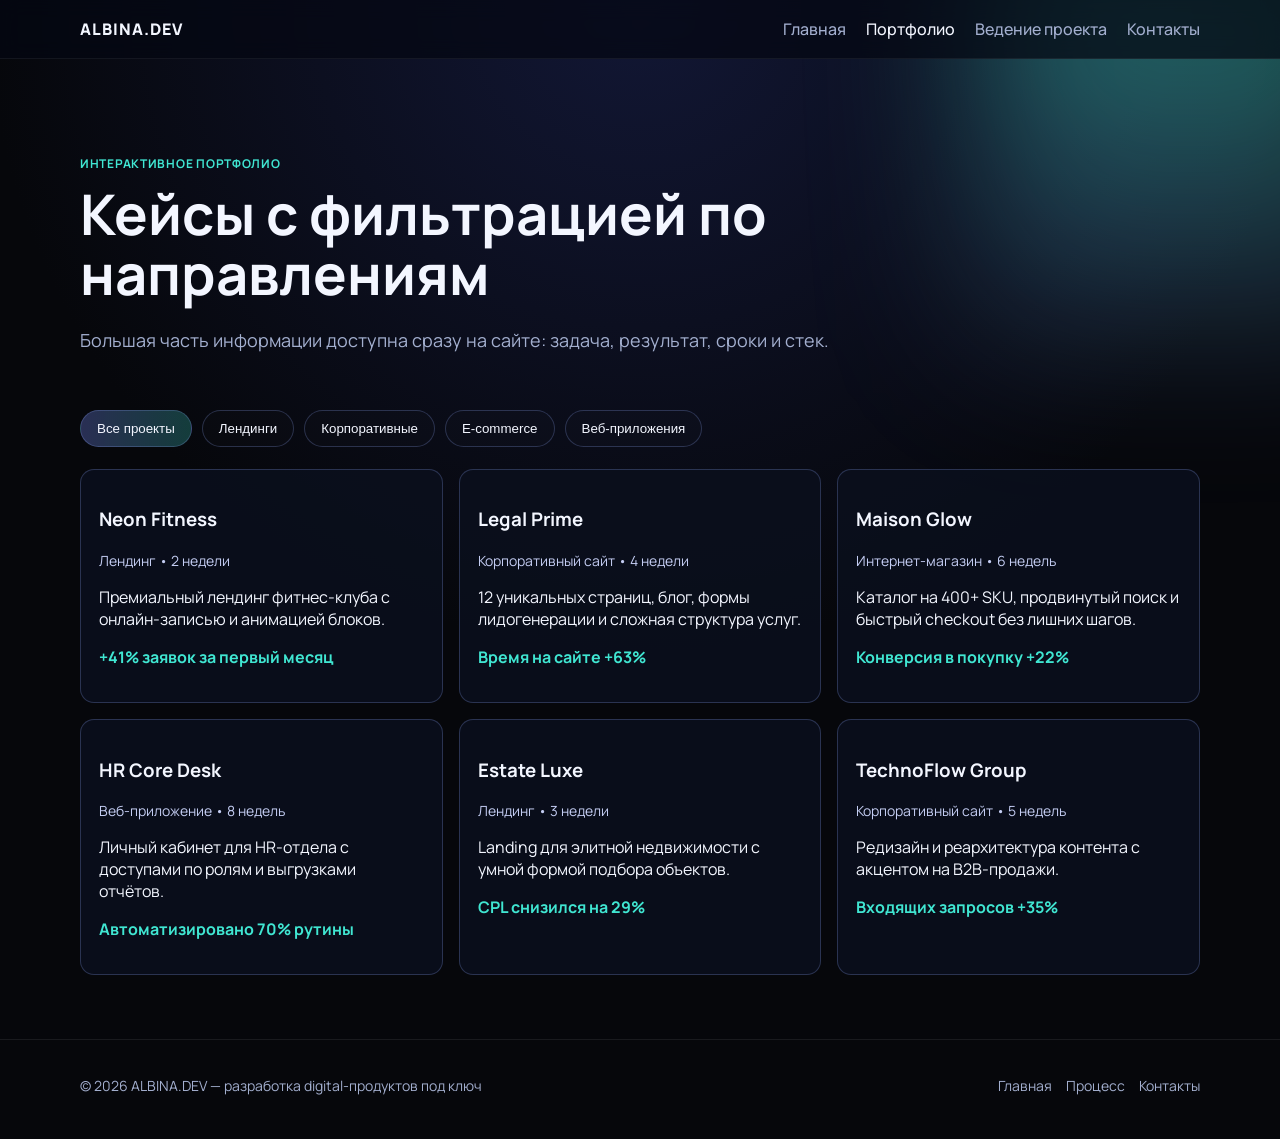
==== portfolio.html @ d94103c4 "Add portfolio site and GitHub Pages deployment Publish a new multi-page services website with pricin" ====
<!DOCTYPE html>
<html lang="ru">
<head>
  <meta charset="UTF-8" />
  <meta name="viewport" content="width=device-width, initial-scale=1.0" />
  <title>Портфолио | ALBINA.DEV</title>
  <link rel="preconnect" href="https://fonts.googleapis.com" />
  <link rel="preconnect" href="https://fonts.gstatic.com" crossorigin />
  <link href="https://fonts.googleapis.com/css2?family=Manrope:wght@400;500;700;800&display=swap" rel="stylesheet" />
  <link rel="stylesheet" href="styles.css" />
</head>
<body>
  <div class="bg-glow"></div>
  <header class="site-header">
    <div class="container nav-wrap">
      <a class="logo" href="index.html">ALBINA.DEV</a>
      <nav class="main-nav">
        <a href="index.html">Главная</a>
        <a href="portfolio.html" class="active">Портфолио</a>
        <a href="process.html">Ведение проекта</a>
        <a href="contact.html">Контакты</a>
      </nav>
    </div>
  </header>

  <main class="container">
    <section class="hero compact">
      <p class="eyebrow">Интерактивное портфолио</p>
      <h1>Кейсы с фильтрацией по направлениям</h1>
      <p class="lead">Большая часть информации доступна сразу на сайте: задача, результат, сроки и стек.</p>
    </section>

    <section class="card-section">
      <div class="portfolio-filters">
        <button class="filter-btn active" data-filter="all">Все проекты</button>
        <button class="filter-btn" data-filter="landing">Лендинги</button>
        <button class="filter-btn" data-filter="corp">Корпоративные</button>
        <button class="filter-btn" data-filter="shop">E-commerce</button>
        <button class="filter-btn" data-filter="app">Веб-приложения</button>
      </div>

      <div id="portfolio-grid" class="portfolio-grid">
        <article class="portfolio-card" data-category="landing">
          <h3>Neon Fitness</h3>
          <p class="tag">Лендинг • 2 недели</p>
          <p>Премиальный лендинг фитнес-клуба с онлайн-записью и анимацией блоков.</p>
          <p class="result">+41% заявок за первый месяц</p>
        </article>

        <article class="portfolio-card" data-category="corp">
          <h3>Legal Prime</h3>
          <p class="tag">Корпоративный сайт • 4 недели</p>
          <p>12 уникальных страниц, блог, формы лидогенерации и сложная структура услуг.</p>
          <p class="result">Время на сайте +63%</p>
        </article>

        <article class="portfolio-card" data-category="shop">
          <h3>Maison Glow</h3>
          <p class="tag">Интернет-магазин • 6 недель</p>
          <p>Каталог на 400+ SKU, продвинутый поиск и быстрый checkout без лишних шагов.</p>
          <p class="result">Конверсия в покупку +22%</p>
        </article>

        <article class="portfolio-card" data-category="app">
          <h3>HR Core Desk</h3>
          <p class="tag">Веб-приложение • 8 недель</p>
          <p>Личный кабинет для HR-отдела с доступами по ролям и выгрузками отчётов.</p>
          <p class="result">Автоматизировано 70% рутины</p>
        </article>

        <article class="portfolio-card" data-category="landing">
          <h3>Estate Luxe</h3>
          <p class="tag">Лендинг • 3 недели</p>
          <p>Landing для элитной недвижимости с умной формой подбора объектов.</p>
          <p class="result">CPL снизился на 29%</p>
        </article>

        <article class="portfolio-card" data-category="corp">
          <h3>TechnoFlow Group</h3>
          <p class="tag">Корпоративный сайт • 5 недель</p>
          <p>Редизайн и реархитектура контента с акцентом на B2B-продажи.</p>
          <p class="result">Входящих запросов +35%</p>
        </article>
      </div>
    </section>
  </main>

  <footer class="site-footer">
    <div class="container footer-wrap">
      <p>© 2026 ALBINA.DEV — разработка digital-продуктов под ключ</p>
      <div class="footer-links">
        <a href="index.html">Главная</a>
        <a href="process.html">Процесс</a>
        <a href="contact.html">Контакты</a>
      </div>
    </div>
  </footer>

  <script src="script.js"></script>
</body>
</html>
---- styles.css ----
:root {
  --bg: #06070b;
  --bg-soft: #101322;
  --card: rgba(18, 24, 42, 0.75);
  --line: rgba(145, 170, 255, 0.24);
  --text: #f3f6ff;
  --muted: #a3afcf;
  --primary: #7b8dff;
  --accent: #40e6d2;
  --radius: 18px;
}

* {
  box-sizing: border-box;
}

body {
  margin: 0;
  font-family: "Manrope", sans-serif;
  color: var(--text);
  background: radial-gradient(circle at top, #121735 0%, var(--bg) 50%);
  min-height: 100vh;
}

.bg-glow {
  position: fixed;
  width: 420px;
  height: 420px;
  filter: blur(80px);
  background: linear-gradient(180deg, rgba(64, 230, 210, 0.5), rgba(123, 141, 255, 0.15));
  top: -80px;
  right: -120px;
  z-index: -1;
}

.container {
  width: min(1120px, 92vw);
  margin: 0 auto;
}

.site-header {
  position: sticky;
  top: 0;
  z-index: 10;
  backdrop-filter: blur(10px);
  border-bottom: 1px solid rgba(255, 255, 255, 0.06);
  background: rgba(5, 8, 18, 0.72);
}

.nav-wrap {
  display: flex;
  align-items: center;
  justify-content: space-between;
  padding: 18px 0;
}

.logo {
  font-weight: 800;
  color: var(--text);
  text-decoration: none;
  letter-spacing: 0.06em;
}

.main-nav {
  display: flex;
  gap: 20px;
}

.main-nav a {
  color: var(--muted);
  text-decoration: none;
  font-weight: 500;
  transition: 0.2s ease;
}

.main-nav a:hover,
.main-nav a.active {
  color: var(--text);
}

.hero {
  padding: 84px 0 40px;
}

.hero.compact {
  padding-bottom: 12px;
}

.eyebrow {
  color: var(--accent);
  font-weight: 700;
  letter-spacing: 0.06em;
  text-transform: uppercase;
  font-size: 12px;
}

h1 {
  font-size: clamp(32px, 5.4vw, 56px);
  line-height: 1.08;
  margin: 12px 0 20px;
  max-width: 920px;
}

.lead {
  color: var(--muted);
  max-width: 760px;
  font-size: 18px;
  line-height: 1.7;
}

.hero-actions {
  display: flex;
  gap: 14px;
  margin-top: 28px;
}

.btn {
  border: 1px solid transparent;
  border-radius: 999px;
  padding: 12px 24px;
  text-decoration: none;
  font-weight: 700;
  color: var(--text);
  display: inline-flex;
  align-items: center;
  justify-content: center;
  cursor: pointer;
}

.btn-primary {
  background: linear-gradient(90deg, var(--primary), #5465ff);
}

.btn-ghost {
  border-color: var(--line);
  background: rgba(255, 255, 255, 0.01);
}

.wide {
  width: 100%;
}

.card-section {
  margin: 24px 0 64px;
}

h2 {
  font-size: clamp(24px, 4vw, 36px);
  margin-bottom: 8px;
}

.section-subtitle {
  color: var(--muted);
  margin-bottom: 24px;
}

.card {
  border: 1px solid var(--line);
  background: var(--card);
  border-radius: var(--radius);
  padding: 24px;
  box-shadow: 0 22px 55px rgba(0, 0, 0, 0.26);
}

.calculator-grid,
.contact-grid {
  display: grid;
  grid-template-columns: 1.05fr 0.95fr;
  gap: 20px;
}

form {
  display: grid;
  gap: 14px;
}

label {
  display: grid;
  gap: 8px;
  color: #dfe5ff;
  font-size: 14px;
}

input,
select,
textarea {
  background: rgba(8, 12, 25, 0.85);
  border: 1px solid var(--line);
  border-radius: 12px;
  padding: 12px 14px;
  color: var(--text);
  font: inherit;
}

input[type="checkbox"] {
  width: 16px;
  height: 16px;
  margin-right: 8px;
}

.muted {
  color: var(--muted);
}

.result-card h3 {
  margin-top: 0;
}

.result-line {
  display: flex;
  justify-content: space-between;
  border-bottom: 1px solid rgba(255, 255, 255, 0.08);
  padding: 16px 0;
}

.result-line strong {
  color: var(--accent);
}

.portfolio-filters {
  display: flex;
  flex-wrap: wrap;
  gap: 10px;
  margin-bottom: 22px;
}

.filter-btn {
  border: 1px solid var(--line);
  background: rgba(255, 255, 255, 0.01);
  color: var(--text);
  border-radius: 999px;
  padding: 10px 16px;
  cursor: pointer;
}

.filter-btn.active {
  background: linear-gradient(90deg, rgba(123, 141, 255, 0.3), rgba(64, 230, 210, 0.24));
}

.portfolio-grid {
  display: grid;
  grid-template-columns: repeat(3, minmax(0, 1fr));
  gap: 16px;
}

.portfolio-card {
  border: 1px solid var(--line);
  border-radius: 14px;
  padding: 18px;
  background: rgba(11, 15, 29, 0.88);
  transition: 0.2s ease;
}

.portfolio-card:hover {
  transform: translateY(-3px);
  border-color: rgba(123, 141, 255, 0.55);
}

.tag {
  color: #c4cdf3;
  font-size: 14px;
}

.result {
  color: var(--accent);
  font-weight: 700;
}

.timeline {
  display: grid;
  grid-template-columns: repeat(2, minmax(0, 1fr));
  gap: 16px;
}

.timeline-step h3 {
  margin-top: 0;
}

.manager-highlight ul {
  margin: 16px 0 0;
  padding-left: 18px;
  color: #dbe1fa;
  line-height: 1.8;
}

.contact-aside p {
  color: #dbe1fa;
}

hr {
  border: 0;
  border-top: 1px solid rgba(255, 255, 255, 0.12);
  margin: 18px 0;
}

.site-footer {
  border-top: 1px solid rgba(255, 255, 255, 0.08);
  margin-top: 40px;
}

.footer-wrap {
  display: flex;
  justify-content: space-between;
  align-items: center;
  gap: 14px;
  padding: 22px 0 30px;
  color: var(--muted);
  font-size: 14px;
}

.footer-links {
  display: flex;
  gap: 14px;
}

.footer-links a {
  color: var(--muted);
  text-decoration: none;
}

@media (max-width: 960px) {
  .calculator-grid,
  .contact-grid,
  .portfolio-grid,
  .timeline {
    grid-template-columns: 1fr;
  }
}

@media (max-width: 700px) {
  .nav-wrap,
  .main-nav {
    flex-direction: column;
    align-items: flex-start;
    gap: 10px;
  }

  .hero {
    padding-top: 48px;
  }

  .hero-actions {
    flex-direction: column;
  }
}
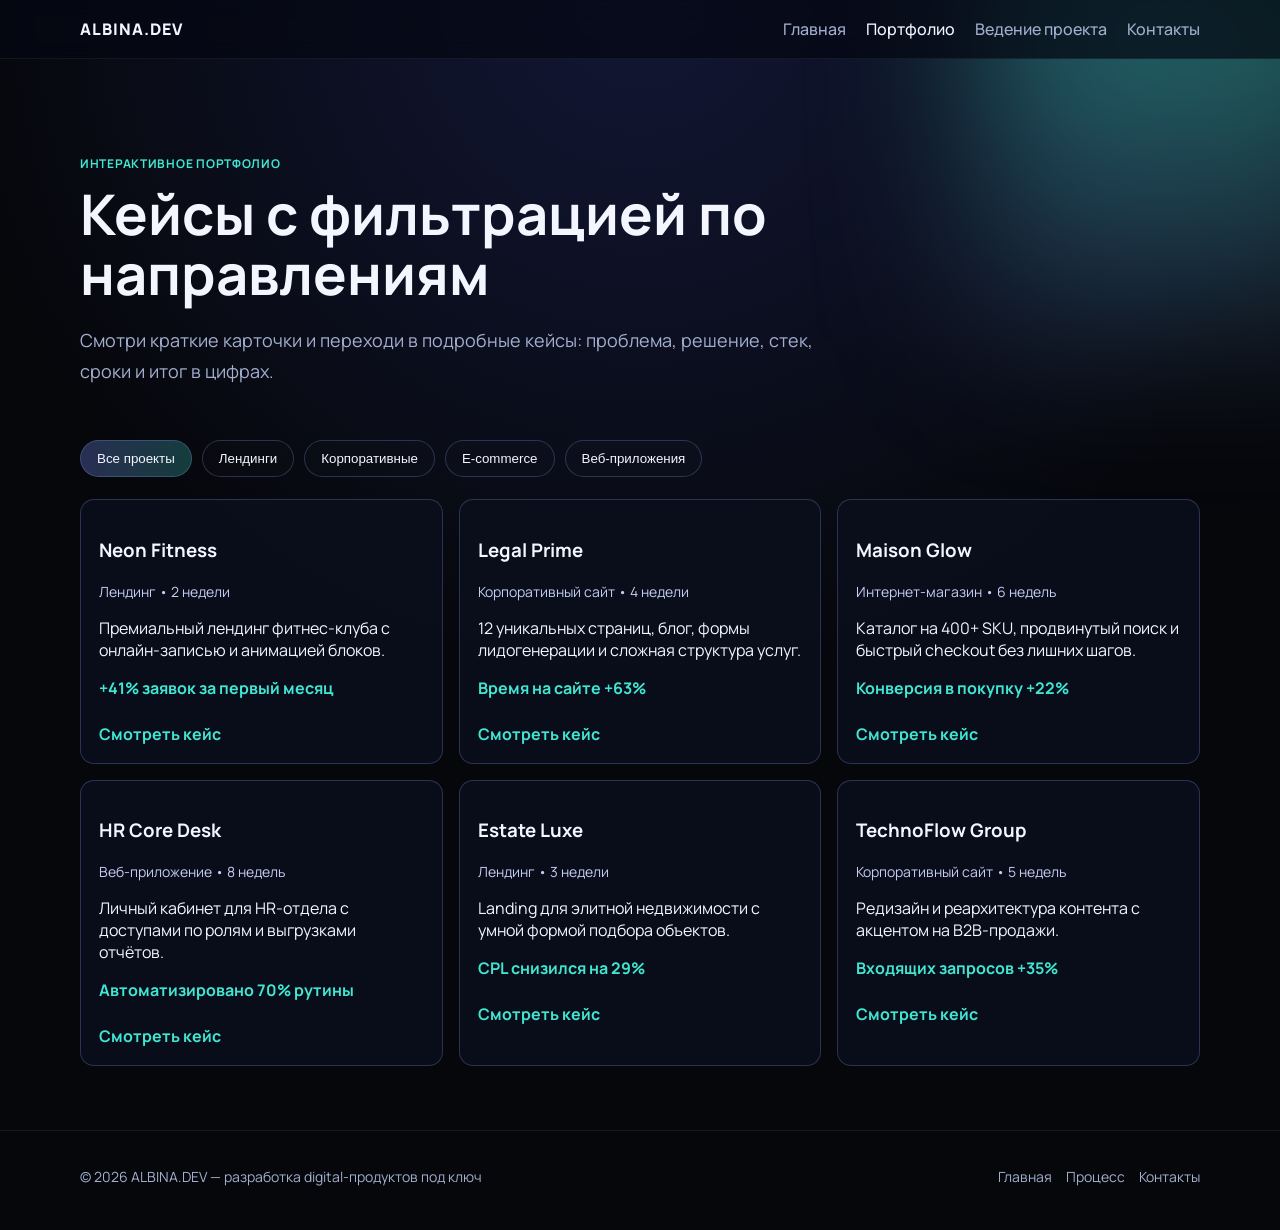
==== commit 4ba0868a: "Upgrade homepage offer and add detailed case pages Strengthen positioning and trust blocks on the ho" ====
--- a/portfolio.html
+++ b/portfolio.html
@@ -27,7 +27,7 @@
     <section class="hero compact">
       <p class="eyebrow">Интерактивное портфолио</p>
       <h1>Кейсы с фильтрацией по направлениям</h1>
-      <p class="lead">Большая часть информации доступна сразу на сайте: задача, результат, сроки и стек.</p>
+      <p class="lead">Смотри краткие карточки и переходи в подробные кейсы: проблема, решение, стек, сроки и итог в цифрах.</p>
     </section>
 
     <section class="card-section">
@@ -45,6 +45,7 @@
           <p class="tag">Лендинг • 2 недели</p>
           <p>Премиальный лендинг фитнес-клуба с онлайн-записью и анимацией блоков.</p>
           <p class="result">+41% заявок за первый месяц</p>
+          <a class="case-link" href="case-neon-fitness.html">Смотреть кейс</a>
         </article>
 
         <article class="portfolio-card" data-category="corp">
@@ -52,6 +53,7 @@
           <p class="tag">Корпоративный сайт • 4 недели</p>
           <p>12 уникальных страниц, блог, формы лидогенерации и сложная структура услуг.</p>
           <p class="result">Время на сайте +63%</p>
+          <a class="case-link" href="case-legal-prime.html">Смотреть кейс</a>
         </article>
 
         <article class="portfolio-card" data-category="shop">
@@ -59,6 +61,7 @@
           <p class="tag">Интернет-магазин • 6 недель</p>
           <p>Каталог на 400+ SKU, продвинутый поиск и быстрый checkout без лишних шагов.</p>
           <p class="result">Конверсия в покупку +22%</p>
+          <a class="case-link" href="case-maison-glow.html">Смотреть кейс</a>
         </article>
 
         <article class="portfolio-card" data-category="app">
@@ -66,6 +69,7 @@
           <p class="tag">Веб-приложение • 8 недель</p>
           <p>Личный кабинет для HR-отдела с доступами по ролям и выгрузками отчётов.</p>
           <p class="result">Автоматизировано 70% рутины</p>
+          <a class="case-link" href="case-hr-core-desk.html">Смотреть кейс</a>
         </article>
 
         <article class="portfolio-card" data-category="landing">
@@ -73,6 +77,7 @@
           <p class="tag">Лендинг • 3 недели</p>
           <p>Landing для элитной недвижимости с умной формой подбора объектов.</p>
           <p class="result">CPL снизился на 29%</p>
+          <a class="case-link" href="case-estate-luxe.html">Смотреть кейс</a>
         </article>
 
         <article class="portfolio-card" data-category="corp">
@@ -80,6 +85,7 @@
           <p class="tag">Корпоративный сайт • 5 недель</p>
           <p>Редизайн и реархитектура контента с акцентом на B2B-продажи.</p>
           <p class="result">Входящих запросов +35%</p>
+          <a class="case-link" href="case-techno-flow-group.html">Смотреть кейс</a>
         </article>
       </div>
     </section>
--- a/styles.css
+++ b/styles.css
@@ -114,6 +114,17 @@
   margin-top: 28px;
 }
 
+.offer-meta {
+  margin-top: 22px;
+  display: grid;
+  gap: 8px;
+  color: #dbe1fa;
+}
+
+.offer-meta p {
+  margin: 0;
+}
+
 .btn {
   border: 1px solid transparent;
   border-radius: 999px;
@@ -160,6 +171,92 @@
   border-radius: var(--radius);
   padding: 24px;
   box-shadow: 0 22px 55px rgba(0, 0, 0, 0.26);
+}
+
+.trust-grid {
+  display: grid;
+  grid-template-columns: repeat(3, minmax(0, 1fr));
+  gap: 16px;
+}
+
+.trust-card h3 {
+  margin-top: 0;
+}
+
+.stats-grid {
+  display: grid;
+  grid-template-columns: repeat(4, minmax(0, 1fr));
+  gap: 14px;
+}
+
+.stat-card strong {
+  display: block;
+  font-size: 34px;
+  margin-bottom: 8px;
+  color: var(--accent);
+}
+
+.stat-card p {
+  margin: 0;
+  color: #dbe1fa;
+}
+
+.showcase-grid {
+  display: grid;
+  grid-template-columns: 1fr 1fr;
+  gap: 16px;
+}
+
+.chips {
+  margin-top: 16px;
+  display: flex;
+  flex-wrap: wrap;
+  gap: 10px;
+}
+
+.chips span {
+  border: 1px solid var(--line);
+  border-radius: 999px;
+  padding: 8px 12px;
+  font-size: 13px;
+  color: #dbe1fa;
+}
+
+.video-placeholder {
+  margin-top: 16px;
+  border: 1px dashed rgba(145, 170, 255, 0.44);
+  border-radius: 14px;
+  padding: 18px;
+  display: grid;
+  gap: 12px;
+  background: rgba(6, 10, 24, 0.72);
+}
+
+.video-placeholder p {
+  margin: 0;
+  color: #dbe1fa;
+}
+
+.reviews-grid {
+  display: grid;
+  grid-template-columns: repeat(3, minmax(0, 1fr));
+  gap: 16px;
+}
+
+.review-card p {
+  margin-top: 0;
+  color: #dbe1fa;
+  line-height: 1.7;
+}
+
+.review-card strong {
+  color: var(--accent);
+  font-size: 14px;
+}
+
+.cta-card {
+  display: grid;
+  gap: 14px;
 }
 
 .calculator-grid,
@@ -256,6 +353,14 @@
   border-color: rgba(123, 141, 255, 0.55);
 }
 
+.case-link {
+  display: inline-flex;
+  margin-top: 8px;
+  color: var(--accent);
+  text-decoration: none;
+  font-weight: 700;
+}
+
 .tag {
   color: #c4cdf3;
   font-size: 14px;
@@ -264,6 +369,27 @@
 .result {
   color: var(--accent);
   font-weight: 700;
+}
+
+.case-intro {
+  margin-bottom: 12px;
+}
+
+.case-layout {
+  display: grid;
+  grid-template-columns: 1.1fr 0.9fr;
+  gap: 16px;
+}
+
+.case-section h2 {
+  margin-top: 0;
+}
+
+.case-list {
+  margin: 0;
+  padding-left: 18px;
+  color: #dbe1fa;
+  line-height: 1.8;
 }
 
 .timeline {
@@ -322,7 +448,12 @@
   .calculator-grid,
   .contact-grid,
   .portfolio-grid,
-  .timeline {
+  .timeline,
+  .trust-grid,
+  .stats-grid,
+  .showcase-grid,
+  .reviews-grid,
+  .case-layout {
     grid-template-columns: 1fr;
   }
 }
